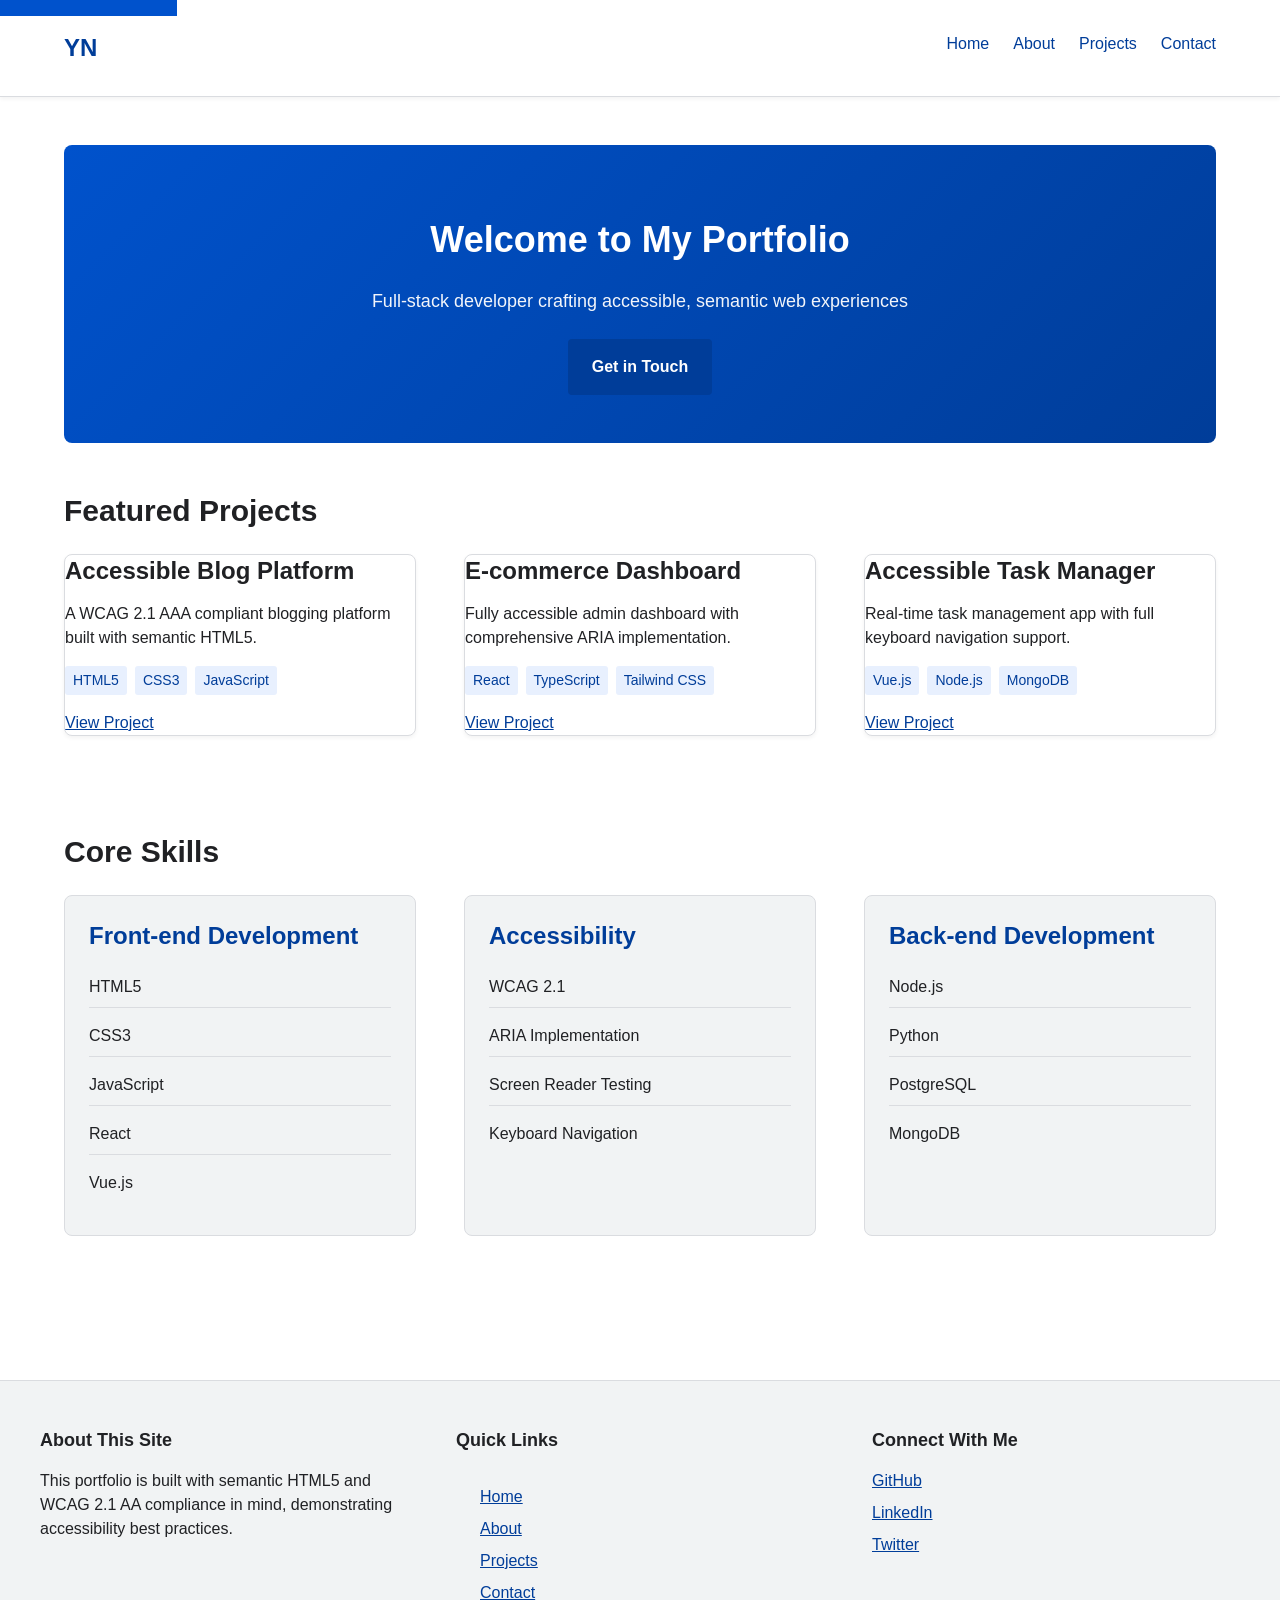
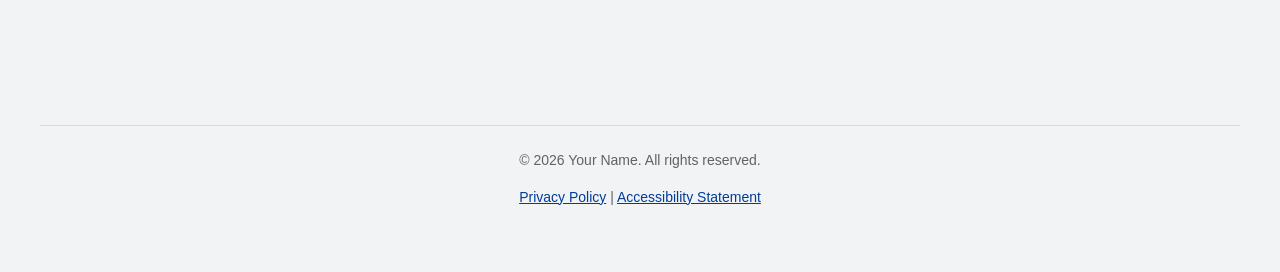
==== index.html @ f2df9cc3 "first commit" ====
<!DOCTYPE html>
<html lang="en">
<head>
    <meta charset="UTF-8">
    <meta name="viewport" content="width=device-width, initial-scale=1.0">
    <meta name="description" content="Personal portfolio showcasing projects, skills, and professional experience in web development and design.">
    <meta name="keywords" content="portfolio, web developer, projects, skills, experience">
    <meta name="author" content="Your Name">
    <meta name="robots" content="index, follow">
    <meta property="og:title" content="Portfolio - Your Name">
    <meta property="og:description" content="Personal portfolio showcasing projects, skills, and professional experience.">
    <meta property="og:type" content="website">
    <meta name="theme-color" content="#1a73e8">
    <title>Home - Portfolio | Your Name</title>
    <link rel="canonical" href="https://yourportfolio.com/">
    <link rel="stylesheet" href="styles.css">
    <link rel="icon" type="image/x-icon" href="favicon.ico">
</head>
<body>
    <!-- Main Navigation -->
    <header role="banner">
        <nav role="navigation" aria-label="Main navigation">
            <a href="index.html" class="logo" aria-current="page">
                <span aria-label="Your Name Portfolio">YN</span>
            </a>
            <button 
                class="nav-toggle" 
                aria-label="Toggle navigation menu" 
                aria-expanded="false" 
                aria-controls="nav-menu">
                <span aria-hidden="true"></span>
                <span aria-hidden="true"></span>
                <span aria-hidden="true"></span>
            </button>
            <ul id="nav-menu" class="nav-menu" role="menubar">
                <li role="presentation">
                    <a href="index.html" role="menuitem" aria-current="page">Home</a>
                </li>
                <li role="presentation">
                    <a href="about.html" role="menuitem">About</a>
                </li>
                <li role="presentation">
                    <a href="projects.html" role="menuitem">Projects</a>
                </li>
                <li role="presentation">
                    <a href="contact.html" role="menuitem">Contact</a>
                </li>
            </ul>
        </nav>
    </header>

    <!-- Main Content -->
    <main role="main">
        <!-- Hero Section -->
        <section aria-labelledby="hero-title" class="hero">
            <div class="hero-content">
                <h1 id="hero-title">Welcome to My Portfolio</h1>
                <p class="hero-subtitle">Full-stack developer crafting accessible, semantic web experiences</p>
                <a href="contact.html" class="cta-button" aria-label="Get in touch with me">Get in Touch</a>
            </div>
        </section>

        <!-- Featured Projects Section -->
        <section aria-labelledby="featured-projects-title">
            <h2 id="featured-projects-title">Featured Projects</h2>
            <div class="projects-grid" role="list">
                <article class="project-card" role="listitem">
                    <h3>Accessible Blog Platform</h3>
                    <p>A WCAG 2.1 AAA compliant blogging platform built with semantic HTML5.</p>
                    <ul aria-label="Technologies used">
                        <li>HTML5</li>
                        <li>CSS3</li>
                        <li>JavaScript</li>
                    </ul>
                    <a href="projects.html#project-1" aria-label="View details of Accessible Blog Platform project">View Project</a>
                </article>

                <article class="project-card" role="listitem">
                    <h3>E-commerce Dashboard</h3>
                    <p>Fully accessible admin dashboard with comprehensive ARIA implementation.</p>
                    <ul aria-label="Technologies used">
                        <li>React</li>
                        <li>TypeScript</li>
                        <li>Tailwind CSS</li>
                    </ul>
                    <a href="projects.html#project-2" aria-label="View details of E-commerce Dashboard project">View Project</a>
                </article>

                <article class="project-card" role="listitem">
                    <h3>Accessible Task Manager</h3>
                    <p>Real-time task management app with full keyboard navigation support.</p>
                    <ul aria-label="Technologies used">
                        <li>Vue.js</li>
                        <li>Node.js</li>
                        <li>MongoDB</li>
                    </ul>
                    <a href="projects.html#project-3" aria-label="View details of Accessible Task Manager project">View Project</a>
                </article>
            </div>
        </section>

        <!-- Skills Section -->
        <section aria-labelledby="skills-title">
            <h2 id="skills-title">Core Skills</h2>
            <div class="skills-container" role="list">
                <div class="skill-category" role="listitem">
                    <h3>Front-end Development</h3>
                    <ul aria-label="Front-end technologies">
                        <li>HTML5</li>
                        <li>CSS3</li>
                        <li>JavaScript</li>
                        <li>React</li>
                        <li>Vue.js</li>
                    </ul>
                </div>
                <div class="skill-category" role="listitem">
                    <h3>Accessibility</h3>
                    <ul aria-label="Accessibility standards and practices">
                        <li>WCAG 2.1</li>
                        <li>ARIA Implementation</li>
                        <li>Screen Reader Testing</li>
                        <li>Keyboard Navigation</li>
                    </ul>
                </div>
                <div class="skill-category" role="listitem">
                    <h3>Back-end Development</h3>
                    <ul aria-label="Back-end technologies">
                        <li>Node.js</li>
                        <li>Python</li>
                        <li>PostgreSQL</li>
                        <li>MongoDB</li>
                    </ul>
                </div>
            </div>
        </section>
    </main>

    <!-- Footer -->
    <footer role="contentinfo">
        <div class="footer-content">
            <section aria-labelledby="footer-about">
                <h2 id="footer-about">About This Site</h2>
                <p>This portfolio is built with semantic HTML5 and WCAG 2.1 AA compliance in mind, demonstrating accessibility best practices.</p>
            </section>

            <section aria-labelledby="footer-links">
                <h2 id="footer-links">Quick Links</h2>
                <nav role="navigation" aria-label="Footer navigation">
                    <ul>
                        <li><a href="index.html">Home</a></li>
                        <li><a href="about.html">About</a></li>
                        <li><a href="projects.html">Projects</a></li>
                        <li><a href="contact.html">Contact</a></li>
                    </ul>
                </nav>
            </section>

            <section aria-labelledby="footer-social">
                <h2 id="footer-social">Connect With Me</h2>
                <ul role="list">
                    <li><a href="https://github.com" target="_blank" rel="noopener noreferrer" aria-label="Visit my GitHub profile">GitHub</a></li>
                    <li><a href="https://linkedin.com" target="_blank" rel="noopener noreferrer" aria-label="Visit my LinkedIn profile">LinkedIn</a></li>
                    <li><a href="https://twitter.com" target="_blank" rel="noopener noreferrer" aria-label="Visit my Twitter profile">Twitter</a></li>
                </ul>
            </section>
        </div>

        <div class="footer-bottom">
            <p>&copy; <span id="year"></span> Your Name. All rights reserved.</p>
            <p>
                <a href="privacy.html">Privacy Policy</a> | 
                <a href="accessibility.html">Accessibility Statement</a>
            </p>
        </div>
    </footer>

    <script src="script.js" defer></script>
</body>
</html>
---- styles.css ----
/* ============================================================================
   Accessible Portfolio Website - CSS
   Built with WCAG 2.1 AA Compliance in Mind
   ============================================================================ */

/* Root Variables */
:root {
    --color-primary: #0052cc;
    --color-primary-dark: #003d99;
    --color-link: #003d99;
    --color-link-visited: #551a8b;
    --color-secondary: #e8f0fe;
    --color-success: #137333;
    --color-error: #d33b27;
    --color-warning: #b3720c;
    --color-text: #202124;
    --color-text-light: #5f6368;
    --color-bg: #ffffff;
    --color-bg-alt: #f1f3f4;
    --color-border: #dadce0;
    --spacing-xs: 0.25rem;
    --spacing-sm: 0.5rem;
    --spacing-md: 1rem;
    --spacing-lg: 1.5rem;
    --spacing-xl: 2rem;
    --spacing-2xl: 3rem;
    --font-family-base: -apple-system, BlinkMacSystemFont, 'Segoe UI', Roboto, Oxygen, Ubuntu, Cantarell, sans-serif;
    --font-family-mono: 'Courier New', Courier, monospace;
    --font-size-sm: 0.875rem;
    --font-size-base: 1rem;
    --font-size-lg: 1.125rem;
    --font-size-xl: 1.25rem;
    --font-size-2xl: 1.5rem;
    --font-size-3xl: 1.875rem;
    --font-size-4xl: 2.25rem;
    --line-height-tight: 1.3;
    --line-height-normal: 1.5;
    --line-height-relaxed: 1.75;
    --transition-duration: 200ms;
    --z-index-dropdown: 100;
    --z-index-sticky: 200;
    --z-index-fixed: 300;
    --z-index-modal: 400;
}

/* ============================================================================
   Global Styles
   ============================================================================ */

*,
*::before,
*::after {
    box-sizing: border-box;
}

html {
    scroll-behavior: smooth;
    -webkit-font-smoothing: antialiased;
    -moz-osx-font-smoothing: grayscale;
}

body {
    font-family: var(--font-family-base);
    font-size: var(--font-size-base);
    line-height: var(--line-height-normal);
    color: var(--color-text);
    background-color: var(--color-bg);
    margin: 0;
    padding: 0;
}

/* ============================================================================
   Typography
   ============================================================================ */

h1, h2, h3, h4, h5, h6 {
    margin-top: var(--spacing-lg);
    margin-bottom: var(--spacing-md);
    line-height: var(--line-height-tight);
    font-weight: 600;
}

h1 {
    font-size: var(--font-size-4xl);
}

h2 {
    font-size: var(--font-size-3xl);
}

h3 {
    font-size: var(--font-size-2xl);
}

h4 {
    font-size: var(--font-size-xl);
}

h5, h6 {
    font-size: var(--font-size-lg);
}

p {
    margin-top: 0;
    margin-bottom: var(--spacing-md);
}

a {
    color: var(--color-link);
    text-decoration: underline;
    transition: color var(--transition-duration) ease;
}

a:hover {
    color: var(--color-link-visited);
}

a:focus {
    outline: 3px solid var(--color-primary);
    outline-offset: 2px;
    border-radius: 2px;
}

a:active {
    color: var(--color-primary-dark);
}

strong, b {
    font-weight: 600;
}

code {
    font-family: var(--font-family-mono);
    background-color: var(--color-bg-alt);
    padding: var(--spacing-xs) var(--spacing-sm);
    border-radius: 3px;
    color: var(--color-text);
}

/* ============================================================================
   Lists
   ============================================================================ */

ul, ol {
    margin-top: 0;
    margin-bottom: var(--spacing-md);
    padding-left: var(--spacing-2xl);
}

li {
    margin-bottom: var(--spacing-sm);
}

dl {
    margin-top: 0;
    margin-bottom: var(--spacing-md);
}

dt {
    font-weight: 600;
    margin-top: var(--spacing-md);
    margin-bottom: var(--spacing-sm);
}

dd {
    margin-left: var(--spacing-lg);
    margin-bottom: var(--spacing-md);
}

/* ============================================================================
   Skip Links (Accessibility)
   ============================================================================ */

.skip-link {
    position: absolute;
    top: -40px;
    left: 0;
    background: var(--color-primary);
    color: white;
    padding: var(--spacing-md);
    text-decoration: none;
    z-index: var(--z-index-fixed);
}

.skip-link:focus {
    top: 0;
}

/* ============================================================================
   Screen Reader Only Content
   ============================================================================ */

.sr-only {
    position: absolute;
    width: 1px;
    height: 1px;
    padding: 0;
    margin: -1px;
    overflow: hidden;
    clip: rect(0, 0, 0, 0);
    white-space: nowrap;
    border-width: 0;
}

/* ============================================================================
   Header and Navigation
   ============================================================================ */

header[role="banner"] {
    background-color: var(--color-bg);
    border-bottom: 1px solid var(--color-border);
    position: sticky;
    top: 0;
    z-index: var(--z-index-sticky);
    box-shadow: 0 2px 4px rgba(0, 0, 0, 0.05);
}

nav[role="navigation"] {
    max-width: 1200px;
    margin: 0 auto;
    padding: var(--spacing-md) var(--spacing-lg);
    display: flex;
    align-items: center;
    justify-content: space-between;
}

.logo {
    font-size: var(--font-size-2xl);
    font-weight: 700;
    color: var(--color-link);
    text-decoration: none;
    display: flex;
    align-items: center;
    gap: var(--spacing-sm);
    transition: color var(--transition-duration) ease;
}

.logo:hover {
    color: var(--color-primary-dark);
}

.logo:focus {
    outline: 3px solid var(--color-link);
    outline-offset: 2px;
    border-radius: 3px;
}

.nav-toggle {
    display: none;
    flex-direction: column;
    gap: 5px;
    background: none;
    border: none;
    cursor: pointer;
    padding: var(--spacing-sm);
    margin: calc(-1 * var(--spacing-sm));
}

.nav-toggle span {
    width: 25px;
    height: 3px;
    background-color: var(--color-text);
    transition: all var(--transition-duration) ease;
    border-radius: 2px;
}

.nav-toggle:focus {
    outline: 3px solid var(--color-primary);
    outline-offset: 2px;
    border-radius: 3px;
}

.nav-menu {
    list-style: none;
    margin: 0;
    padding: 0;
    display: flex;
    gap: var(--spacing-lg);
}

.nav-menu a {
    display: inline-block;
    padding: var(--spacing-md) 0;
    text-decoration: none;
    font-weight: 500;
    position: relative;
}

.nav-menu a::after {
    content: '';
    position: absolute;
    bottom: 0;
    left: 0;
    width: 0;
    height: 3px;
    background-color: var(--color-primary);
    transition: width var(--transition-duration) ease;
}

.nav-menu a:hover::after {
    width: 100%;
}

/* Mobile Navigation */
@media (max-width: 768px) {
    .nav-toggle {
        display: flex;
    }

    .nav-menu {
        position: absolute;
        top: 100%;
        left: 0;
        right: 0;
        flex-direction: column;
        background-color: var(--color-bg);
        border-bottom: 1px solid var(--color-border);
        max-height: 0;
        overflow: hidden;
        transition: max-height var(--transition-duration) ease;
    }

    .nav-menu.active {
        max-height: 500px;
    }

    .nav-menu li {
        border-bottom: 1px solid var(--color-border);
    }

    .nav-menu a {
        display: block;
        padding: var(--spacing-md) var(--spacing-lg);
    }
}

/* ============================================================================
   Main Content
   ============================================================================ */

main {
    max-width: 1200px;
    margin: 0 auto;
    padding: var(--spacing-2xl) var(--spacing-lg);
}

section {
    margin-bottom: var(--spacing-2xl);
}

article {
    margin-bottom: var(--spacing-2xl);
}

/* ============================================================================
   Hero Section
   ============================================================================ */

.hero {
    background: linear-gradient(135deg, var(--color-primary) 0%, var(--color-primary-dark) 100%);
    color: white;
    padding: var(--spacing-2xl) var(--spacing-lg);
    border-radius: 8px;
    text-align: center;
    margin-bottom: var(--spacing-2xl);
}

.hero-content {
    max-width: 600px;
    margin: 0 auto;
}

.hero h1 {
    font-size: var(--font-size-4xl);
    color: white;
    margin-bottom: var(--spacing-lg);
}

.hero-subtitle {
    font-size: var(--font-size-lg);
    margin-bottom: var(--spacing-lg);
    opacity: 0.95;
}

/* ============================================================================
   Buttons
   ============================================================================ */

button, a.btn {
    display: inline-flex;
    align-items: center;
    justify-content: center;
    gap: var(--spacing-sm);
    padding: var(--spacing-md) var(--spacing-lg);
    font-size: var(--font-size-base);
    font-weight: 600;
    border: 2px solid transparent;
    border-radius: 4px;
    cursor: pointer;
    transition: all var(--transition-duration) ease;
    text-decoration: none;
    user-select: none;
    min-height: 44px;
    min-width: 44px;
}

.btn-primary {
    background-color: var(--color-primary);
    color: white;
    border-color: var(--color-primary);
}

.btn-primary:hover {
    background-color: var(--color-primary-dark);
    border-color: var(--color-primary-dark);
}

.btn-primary:focus {
    outline: 3px solid var(--color-primary);
    outline-offset: 2px;
}

.btn-secondary {
    background-color: transparent;
    color: var(--color-link);
    border-color: var(--color-link);
}

.btn-secondary:hover {
    background-color: var(--color-secondary);
}

.btn-secondary:focus {
    outline: 3px solid var(--color-primary);
    outline-offset: 2px;
}

.btn-large {
    padding: var(--spacing-lg) var(--spacing-2xl);
    font-size: var(--font-size-lg);
}

.cta-button {
    display: inline-block;
    background-color: var(--color-primary-dark);
    color: white;
    padding: var(--spacing-md) var(--spacing-lg);
    border-radius: 4px;
    text-decoration: none;
    font-weight: 600;
    transition: background-color var(--transition-duration) ease;
}

.cta-button:hover {
    background-color: var(--color-primary);
}

.cta-button:focus {
    outline: 3px solid var(--color-primary-dark);
    outline-offset: 2px;
}

/* ============================================================================
   Grid Layouts
   ============================================================================ */

.projects-grid {
    display: grid;
    grid-template-columns: repeat(auto-fit, minmax(300px, 1fr));
    gap: var(--spacing-2xl);
    list-style: none;
    padding: 0;
    margin: var(--spacing-lg) 0;
}

.skills-container {
    display: grid;
    grid-template-columns: repeat(auto-fit, minmax(250px, 1fr));
    gap: var(--spacing-2xl);
    list-style: none;
    padding: 0;
    margin: var(--spacing-lg) 0;
}

.tech-grid {
    display: grid;
    grid-template-columns: repeat(auto-fit, minmax(250px, 1fr));
    gap: var(--spacing-2xl);
    list-style: none;
    padding: 0;
    margin: var(--spacing-lg) 0;
}

/* ============================================================================
   Cards
   ============================================================================ */

.project-card {
    background-color: var(--color-bg);
    border: 1px solid var(--color-border);
    border-radius: 8px;
    overflow: hidden;
    transition: all var(--transition-duration) ease;
    box-shadow: 0 2px 4px rgba(0, 0, 0, 0.05);
}

.project-card:hover {
    box-shadow: 0 4px 12px rgba(0, 0, 0, 0.1);
    transform: translateY(-4px);
}

.project-card:focus-within {
    outline: 3px solid var(--color-primary);
    outline-offset: 2px;
}

.project-content {
    padding: var(--spacing-lg);
}

.project-card h3 {
    margin-top: 0;
    margin-bottom: var(--spacing-md);
    color: var(--color-text);
}

.project-date {
    color: var(--color-text-light);
    font-size: var(--font-size-sm);
    margin-bottom: var(--spacing-md);
}

.project-description {
    color: var(--color-text);
    margin-bottom: var(--spacing-lg);
}

.project-metrics {
    display: flex;
    gap: var(--spacing-lg);
    margin-bottom: var(--spacing-lg);
    font-size: var(--font-size-sm);
}

.metric {
    display: flex;
    flex-direction: column;
}

.metric strong {
    color: var(--color-text-light);
}

.project-card ul {
    display: flex;
    flex-wrap: wrap;
    gap: var(--spacing-sm);
    padding: 0;
    margin: var(--spacing-md) 0;
    list-style: none;
}

.project-card li {
    background-color: #e8f0fe;
    color: #003d99;
    padding: var(--spacing-xs) var(--spacing-sm);
    border-radius: 3px;
    font-size: var(--font-size-sm);
    margin: 0;
}

.project-links {
    display: flex;
    gap: var(--spacing-md);
    margin-top: var(--spacing-lg);
}

/* ============================================================================
   Timeline
   ============================================================================ */

.timeline {
    list-style: none;
    padding: 0;
    margin: var(--spacing-lg) 0;
}

.timeline-item {
    padding-left: var(--spacing-2xl);
    padding-bottom: var(--spacing-2xl);
    position: relative;
    border-left: 3px solid var(--color-border);
}

.timeline-item:last-child {
    border-left-color: transparent;
}

.timeline-item::before {
    content: '';
    position: absolute;
    left: -8px;
    top: 0;
    width: 16px;
    height: 16px;
    background-color: var(--color-primary);
    border-radius: 50%;
    border: 3px solid var(--color-bg);
}

.timeline-item h3 {
    margin-top: 0;
}

.timeline-item .meta {
    color: var(--color-text-light);
    font-size: var(--font-size-sm);
}

/* ============================================================================
   Skills Section
   ============================================================================ */

.skill-category {
    padding: var(--spacing-lg);
    background-color: #f1f3f4;
    border-radius: 8px;
    border: 1px solid #dadce0;
}

.skill-category h3 {
    margin-top: 0;
    color: var(--color-primary-dark);
}

.skill-category ul {
    list-style: none;
    padding: 0;
    margin: 0;
}

.skill-category li {
    padding: var(--spacing-sm) 0;
    border-bottom: 1px solid var(--color-border);
}

.skill-category li:last-child {
    border-bottom: none;
}

/* ============================================================================
   Forms
   ============================================================================ */

form {
    max-width: 600px;
    margin: var(--spacing-lg) 0;
}

.form-group {
    margin-bottom: var(--spacing-lg);
    display: flex;
    flex-direction: column;
}

label {
    font-weight: 600;
    margin-bottom: var(--spacing-sm);
    color: var(--color-text);
}

input[type="text"],
input[type="email"],
input[type="tel"],
input[type="date"],
input[type="time"],
select,
textarea {
    width: 100%;
    padding: var(--spacing-md);
    font-size: var(--font-size-base);
    border: 2px solid var(--color-border);
    border-radius: 4px;
    font-family: var(--font-family-base);
    transition: border-color var(--transition-duration) ease;
    color: var(--color-text);
}

input[type="text"]:hover,
input[type="email"]:hover,
input[type="tel"]:hover,
input[type="date"]:hover,
input[type="time"]:hover,
select:hover,
textarea:hover {
    border-color: var(--color-primary);
}

input[type="text"]:focus,
input[type="email"]:focus,
input[type="tel"]:focus,
input[type="date"]:focus,
input[type="time"]:focus,
select:focus,
textarea:focus {
    outline: none;
    border-color: var(--color-primary);
    box-shadow: 0 0 0 3px rgba(26, 115, 232, 0.1);
}

input[type="checkbox"],
input[type="radio"] {
    width: 18px;
    height: 18px;
    margin: 0;
    margin-right: var(--spacing-sm);
    cursor: pointer;
    accent-color: var(--color-primary);
}

input[type="checkbox"]:focus,
input[type="radio"]:focus {
    outline: 3px solid var(--color-primary);
    outline-offset: 2px;
}

.checkbox-item,
.radio-item {
    display: flex;
    align-items: center;
    margin-bottom: var(--spacing-md);
}

.checkbox-item label,
.radio-item label {
    margin-bottom: 0;
    font-weight: normal;
    cursor: pointer;
    user-select: none;
}

.checkbox-group,
.radio-group {
    border: none;
    padding: 0;
    margin: var(--spacing-lg) 0;
}

.checkbox-group legend,
.radio-group legend {
    font-weight: 600;
    margin-bottom: var(--spacing-md);
    color: var(--color-text);
}

.error-message {
    color: var(--color-error);
    font-size: var(--font-size-sm);
    margin-top: var(--spacing-sm);
    display: none;
}

.form-group.error input,
.form-group.error select,
.form-group.error textarea {
    border-color: var(--color-error);
}

.form-group.error .error-message {
    display: block;
}

.form-instructions {
    color: var(--color-text-light);
    font-size: var(--font-size-sm);
    margin-bottom: var(--spacing-lg);
}

.hint-text {
    color: var(--color-text-light);
    font-size: var(--font-size-sm);
    margin-top: var(--spacing-sm);
    margin-bottom: 0;
}

.optional-label {
    color: var(--color-text-light);
    font-weight: normal;
}

.character-count {
    color: var(--color-text-light);
    font-size: var(--font-size-sm);
    margin-top: var(--spacing-sm);
    margin-bottom: 0;
}

.form-actions {
    display: flex;
    gap: var(--spacing-md);
    margin-top: var(--spacing-lg);
}

.form-message {
    padding: var(--spacing-md);
    margin-top: var(--spacing-lg);
    border-radius: 4px;
    display: none;
    text-align: center;
}

.form-message.success {
    background-color: rgba(13, 148, 136, 0.1);
    color: var(--color-success);
    display: block;
}

.form-message.error {
    background-color: rgba(220, 38, 38, 0.1);
    color: var(--color-error);
    display: block;
}

/* ============================================================================
   Contact Section
   ============================================================================ */

.contact-info {
    margin-bottom: var(--spacing-2xl);
}

.info-list {
    display: grid;
    grid-template-columns: repeat(auto-fit, minmax(250px, 1fr));
    gap: var(--spacing-2xl);
    list-style: none;
    padding: 0;
    margin: var(--spacing-lg) 0;
}

.info-item {
    padding: var(--spacing-lg);
    background-color: var(--color-bg-alt);
    border-radius: 8px;
}

.info-item h3 {
    margin-top: 0;
    color: var(--color-primary-dark);
}

address {
    font-style: normal;
}

/* ============================================================================
   Footer
   ============================================================================ */

footer {
    background-color: var(--color-bg-alt);
    border-top: 1px solid var(--color-border);
    padding: var(--spacing-2xl) var(--spacing-lg);
    margin-top: var(--spacing-2xl);
}

.footer-content {
    max-width: 1200px;
    margin: 0 auto var(--spacing-2xl);
    display: grid;
    grid-template-columns: repeat(auto-fit, minmax(250px, 1fr));
    gap: var(--spacing-2xl);
}

.footer-content section h2 {
    font-size: var(--font-size-lg);
    margin-top: 0;
}

.footer-content ul {
    list-style: none;
    padding: 0;
    margin: 0;
}

.footer-content li {
    margin-bottom: var(--spacing-sm);
}

.footer-bottom {
    max-width: 1200px;
    margin: 0 auto;
    padding-top: var(--spacing-lg);
    border-top: 1px solid var(--color-border);
    text-align: center;
    font-size: var(--font-size-sm);
    color: var(--color-text-light);
}

/* ============================================================================
   Filter Controls
   ============================================================================ */

.filter-group {
    display: flex;
    gap: var(--spacing-md);
    flex-wrap: wrap;
    margin-bottom: var(--spacing-2xl);
}

.filter-btn {
    padding: var(--spacing-sm) var(--spacing-lg);
    background-color: #f1f3f4;
    border: 2px solid #dadce0;
    border-radius: 24px;
    cursor: pointer;
    transition: all var(--transition-duration) ease;
    font-weight: 500;
    color: #202124;
}

.filter-btn:hover {
    border-color: var(--color-primary);
}

.filter-btn:focus {
    outline: 3px solid var(--color-primary);
    outline-offset: 2px;
}

.filter-btn.active {
    background-color: var(--color-primary);
    color: white;
    border-color: var(--color-primary);
}

/* ============================================================================
   CTA Section
   ============================================================================ */

.cta-section {
    background-color: #e8f0fe;
    padding: var(--spacing-2xl) var(--spacing-lg);
    border-radius: 8px;
    text-align: center;
    color: #202124;
}

.cta-section h2 {
    margin-top: 0;
}

/* ============================================================================
   Education Items
   ============================================================================ */

.education-item {
    padding: var(--spacing-lg);
    background-color: #f1f3f4;
    border-left: 4px solid #0052cc;
    border-radius: 4px;
    margin-bottom: var(--spacing-lg);
}

.education-item h3 {
    margin-top: 0;
}

.education-item .meta {
    color: var(--color-text-light);
    font-size: var(--font-size-sm);
}

/* ============================================================================
   Responsive Design
   ============================================================================ */

@media (max-width: 768px) {
    main {
        padding: var(--spacing-xl) var(--spacing-md);
    }

    h1 {
        font-size: var(--font-size-3xl);
    }

    h2 {
        font-size: var(--font-size-2xl);
    }

    .hero {
        padding: var(--spacing-xl) var(--spacing-md);
    }

    .projects-grid {
        grid-template-columns: 1fr;
    }

    .form-actions {
        flex-direction: column;
    }

    .form-actions button {
        width: 100%;
    }

    .filter-group {
        justify-content: center;
    }
}

/* ============================================================================
   Print Styles
   ============================================================================ */

@media print {
    body {
        background-color: white;
        color: black;
    }

    nav, footer, .filter-group, .form-actions, .nav-toggle {
        display: none;
    }

    a {
        text-decoration: underline;
        color: black;
    }

    button {
        border: 1px solid black;
    }
}

/* ============================================================================
   High Contrast Mode Support
   ============================================================================ */

@media (prefers-contrast: more) {
    button, a.btn {
        border-width: 2px;
    }

    .project-card {
        border-width: 2px;
    }

    input, select, textarea {
        border-width: 2px;
    }
}

/* ============================================================================
   Reduced Motion Support
   ============================================================================ */

@media (prefers-reduced-motion: reduce) {
    *,
    *::before,
    *::after {
        animation-duration: 0.01ms !important;
        animation-iteration-count: 1 !important;
        transition-duration: 0.01ms !important;
        scroll-behavior: auto !important;
    }
}

/* ============================================================================
   Dark Mode Support
   ============================================================================ */

@media (prefers-color-scheme: dark) {
    :root {
        --color-bg: #121212;
        --color-bg-alt: #1e1e1e;
        --color-text: #e8e8e8;
        --color-text-light: #b0b0b0;
        --color-border: #3a3a3a;
        --color-secondary: #1e3a5f;
    }

    code {
        background-color: #1e1e1e;
        color: #e8e8e8;
    }

    .project-card li {
        background-color: #1e3a5f;
        color: #90caf9;
    }

    .filter-btn {
        background-color: #1e1e1e;
        border-color: #3a3a3a;
        color: #e8e8e8;
    }

    .cta-section {
        background-color: #1e3a5f;
        color: #e8e8e8;
    }

    .skill-category {
        background-color: #1e1e1e;
        border-color: #3a3a3a;
    }

    .education-item {
        background-color: #1e1e1e;
        border-left-color: #90caf9;
    }
}
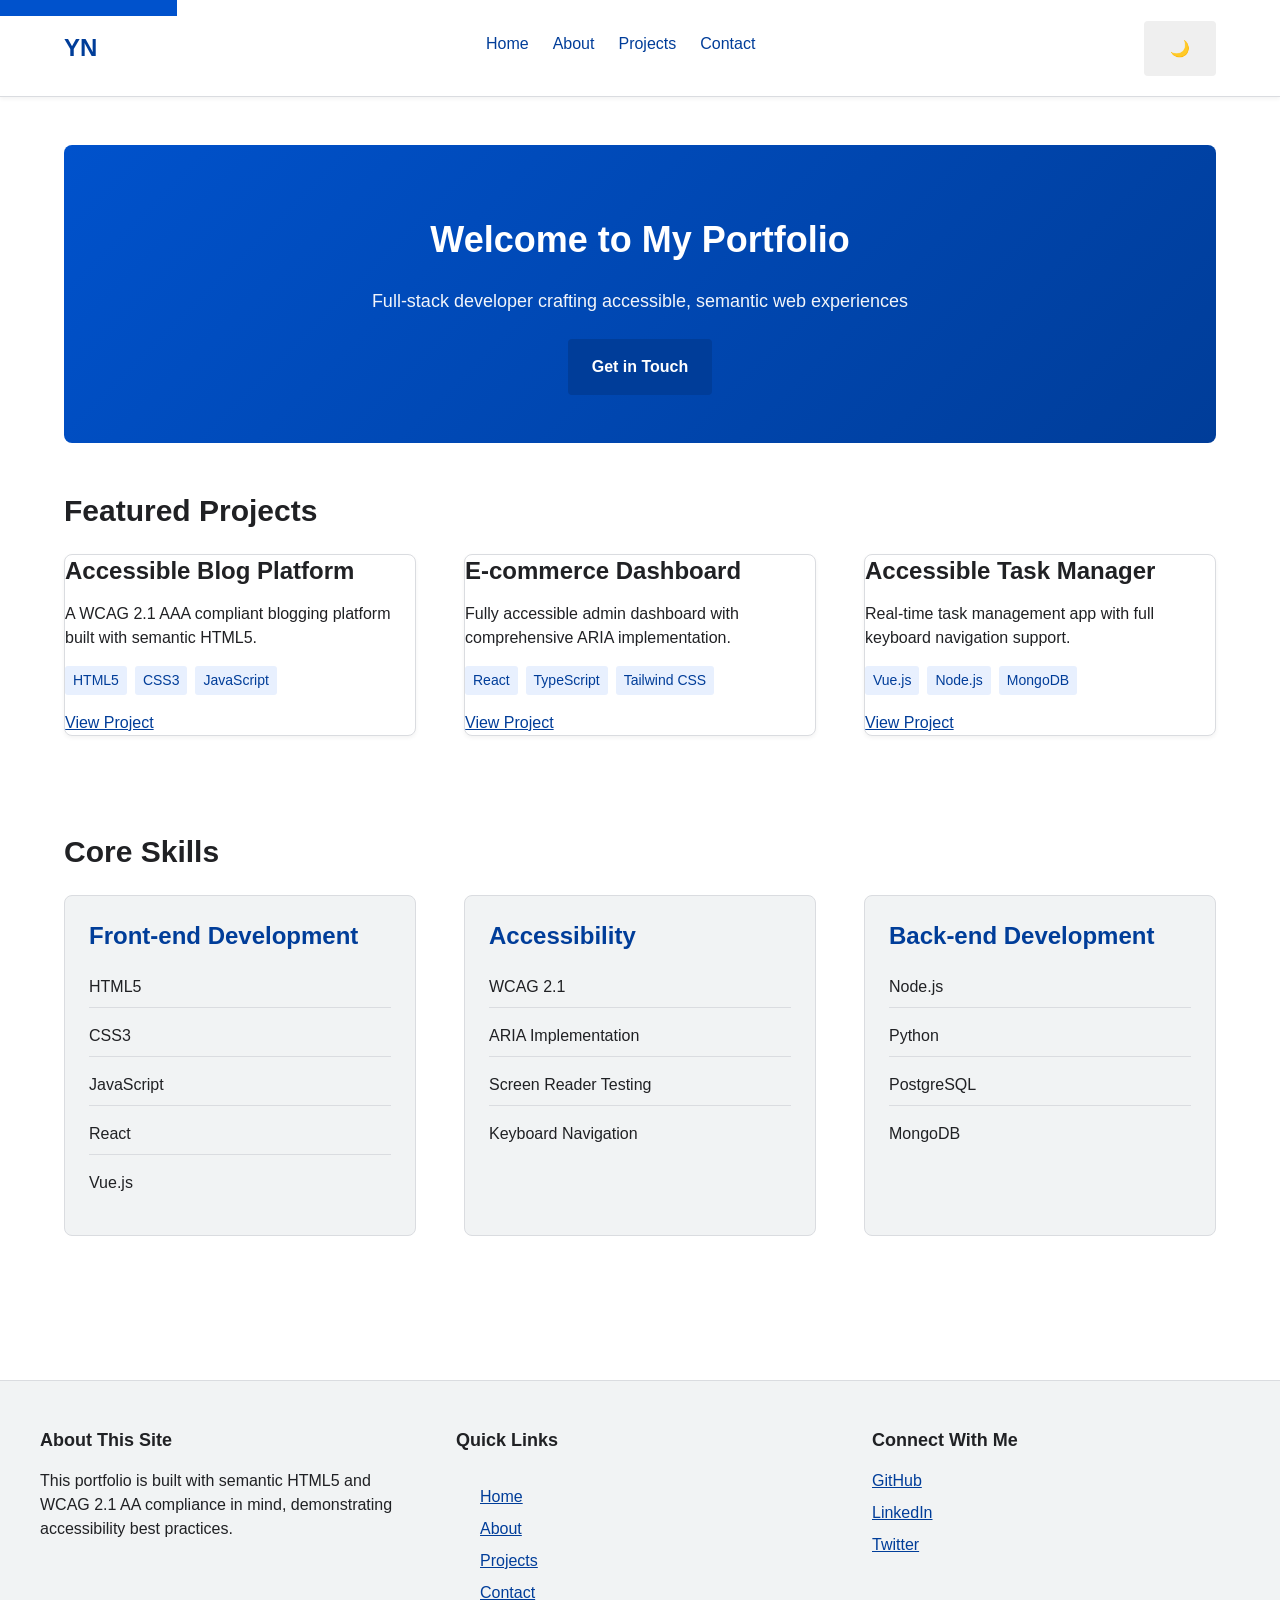
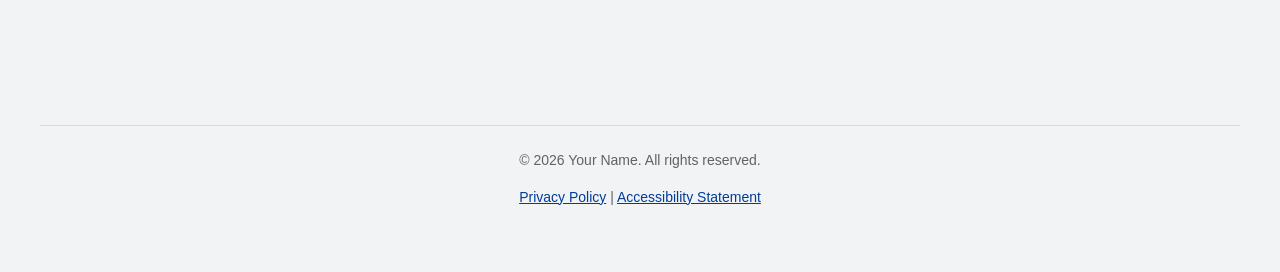
==== commit 775b777e: "feat: Advanced CSS3 & Responsive Architecture transformation - Expanded CSS variables system (80+ cu" ====
--- a/index.html
+++ b/index.html
@@ -46,6 +46,13 @@
                     <a href="contact.html" role="menuitem">Contact</a>
                 </li>
             </ul>
+            <button 
+                id="theme-toggle" 
+                class="theme-toggle" 
+                aria-label="Toggle light and dark theme" 
+                title="Toggle theme">
+                <span class="theme-icon" aria-hidden="true">🌙</span>
+            </button>
         </nav>
     </header>
 
